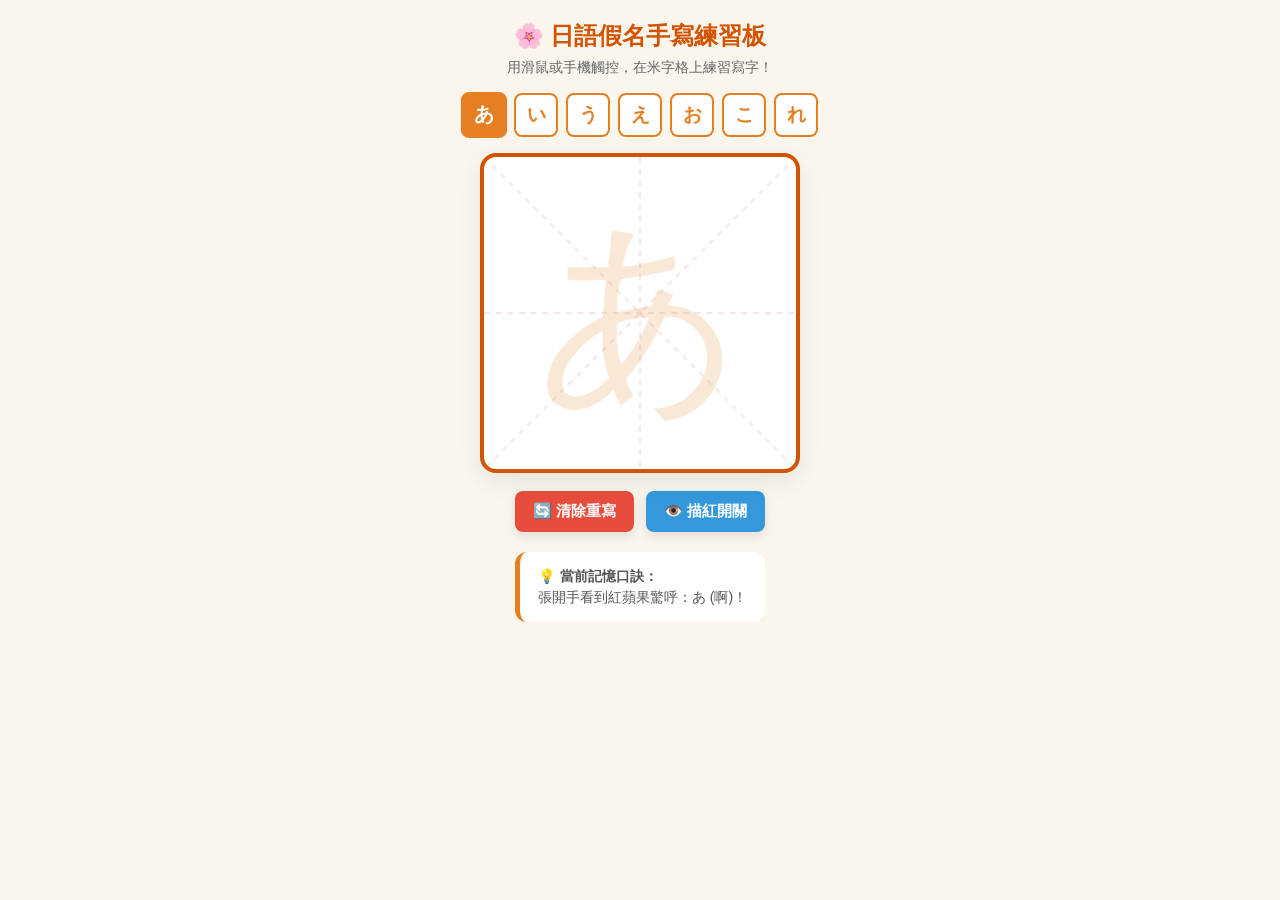
==== docs/handwriting.html @ 10933709 "日語學習道場：Discord bot 與 GitHub Pages 網頁版 - docs/：靜態網站（闖關、五十音、測驗、角色扮演、文法、跟讀、旅遊、動漫、童謡、新聞、學習計畫） - tools/ex" ====
<!DOCTYPE html>
<html lang="zh-TW">
<head>
  <meta charset="UTF-8">
  <meta name="viewport" content="width=device-width, initial-scale=1.0">
  <title>🌸 日語假名手寫練習板 (米字格描紅)</title>
  <style>
    * { box-sizing: border-box; margin: 0; padding: 0; }
    body {
      font-family: -apple-system, BlinkMacSystemFont, "Segoe UI", Roboto, "Hiragino Sans", sans-serif;
      background: #faf6ee;
      display: flex;
      flex-direction: column;
      align-items: center;
      min-height: 100vh;
      padding: 20px;
      color: #333;
    }
    h1 {
      font-size: 1.5rem;
      margin-bottom: 6px;
      color: #d35400;
    }
    p.sub {
      font-size: 0.9rem;
      color: #666;
      margin-bottom: 16px;
    }
    .char-picker {
      display: flex;
      gap: 8px;
      margin-bottom: 16px;
      flex-wrap: wrap;
      justify-content: center;
    }
    .char-btn {
      width: 44px;
      height: 44px;
      font-size: 1.2rem;
      border: 2px solid #e67e22;
      background: #fff;
      color: #e67e22;
      border-radius: 8px;
      cursor: pointer;
      font-weight: bold;
      transition: all 0.2s;
    }
    .char-btn.active, .char-btn:hover {
      background: #e67e22;
      color: #fff;
      transform: scale(1.05);
    }
    .board-container {
      position: relative;
      width: 320px;
      height: 320px;
      background: #fff;
      border-radius: 16px;
      box-shadow: 0 8px 24px rgba(0,0,0,0.08);
      border: 4px solid #d35400;
      overflow: hidden;
      touch-action: none;
    }
    canvas {
      position: absolute;
      top: 0;
      left: 0;
      width: 100%;
      height: 100%;
    }
    #gridCanvas { z-index: 1; pointer-events: none; }
    #drawCanvas { z-index: 2; cursor: crosshair; }
    .controls {
      display: flex;
      gap: 12px;
      margin-top: 18px;
    }
    .btn {
      padding: 10px 18px;
      font-size: 0.95rem;
      font-weight: bold;
      border: none;
      border-radius: 8px;
      cursor: pointer;
      display: flex;
      align-items: center;
      gap: 6px;
      box-shadow: 0 4px 12px rgba(0,0,0,0.1);
    }
    .btn-clear { background: #e74c3c; color: white; }
    .btn-guide { background: #3498db; color: white; }
    .btn-sound { background: #2ecc71; color: white; }
    .tip-box {
      margin-top: 20px;
      max-width: 340px;
      background: #fff;
      padding: 14px 18px;
      border-radius: 12px;
      border-left: 5px solid #e67e22;
      font-size: 0.88rem;
      line-height: 1.5;
      color: #555;
    }
  </style>
</head>
<body>

  <h1>🌸 日語假名手寫練習板</h1>
  <p class="sub">用滑鼠或手機觸控，在米字格上練習寫字！</p>

  <div class="char-picker" id="picker">
    <button class="char-btn active" data-char="あ" data-romaji="a" data-tip="張開手看到紅蘋果驚呼：あ (啊)！">あ</button>
    <button class="char-btn" data-char="い" data-romaji="i" data-tip="一長一短兩根竹子，微拉嘴角念 i。">い</button>
    <button class="char-btn" data-char="う" data-romaji="u" data-tip="上面一點，肚子微凸，嘴巴放鬆念 u。">う</button>
    <button class="char-btn" data-char="え" data-romaji="e" data-tip="像一個英文字母 Z 帶飄帶，念 e。">え</button>
    <button class="char-btn" data-char="お" data-romaji="o" data-tip="正襟危坐低頭鞠躬禮貌的人，念 o。">お</button>
    <button class="char-btn" data-char="こ" data-romaji="ko" data-tip="上下兩片漢堡麵包皮，念 ko。">こ</button>
    <button class="char-btn" data-char="れ" data-romaji="re" data-tip="昂首挺胸尾巴俏麗的白天鵝，念 re。">れ</button>
  </div>

  <div class="board-container">
    <canvas id="gridCanvas" width="320" height="320"></canvas>
    <canvas id="drawCanvas" width="320" height="320"></canvas>
  </div>

  <div class="controls">
    <button class="btn btn-clear" id="btnClear">🔄 清除重寫</button>
    <button class="btn btn-guide" id="btnGuide">👁️ 描紅開關</button>
  </div>

  <div class="tip-box" id="tipBox">
    <strong>💡 當前記憶口訣：</strong><br>
    張開手看到紅蘋果驚呼：あ (啊)！
  </div>

  <script>
    const drawCanvas = document.getElementById('drawCanvas');
    const gridCanvas = document.getElementById('gridCanvas');
    const dctx = drawCanvas.getContext('2d');
    const gctx = gridCanvas.getContext('2d');

    let showGuide = true;
    let currentChar = 'あ';
    let isDrawing = false;

    // 繪製米字格與背景描紅
    function drawBackground() {
      const w = gridCanvas.width;
      const h = gridCanvas.height;
      gctx.clearRect(0, 0, w, h);

      // 米字格虛線
      gctx.strokeStyle = '#f2dede';
      gctx.lineWidth = 1.5;
      gctx.setLineDash([6, 6]);

      // 十字線
      gctx.beginPath();
      gctx.moveTo(w / 2, 0); gctx.lineTo(w / 2, h);
      gctx.moveTo(0, h / 2); gctx.lineTo(w, h / 2);
      // 對角線
      gctx.moveTo(0, 0); gctx.lineTo(w, h);
      gctx.moveTo(w, 0); gctx.lineTo(0, h);
      gctx.stroke();
      gctx.setLineDash([]);

      // 虛線描紅文字
      if (showGuide) {
        gctx.font = '210px "Hiragino Sans", "Meiryo", "MS Gothic", sans-serif';
        gctx.fillStyle = 'rgba(230, 126, 34, 0.18)';
        gctx.textAlign = 'center';
        gctx.textBaseline = 'middle';
        gctx.fillText(currentChar, w / 2, h / 2 + 15);
      }
    }

    // 繪圖設定 (書法筆刷墨水效果)
    dctx.lineWidth = 14;
    dctx.lineCap = 'round';
    dctx.lineJoin = 'round';
    dctx.strokeStyle = '#2c3e50';

    function getPos(e) {
      const rect = drawCanvas.getBoundingClientRect();
      const clientX = e.touches ? e.touches[0].clientX : e.clientX;
      const clientY = e.touches ? e.touches[0].clientY : e.clientY;
      return {
        x: (clientX - rect.left) * (drawCanvas.width / rect.width),
        y: (clientY - rect.top) * (drawCanvas.height / rect.height)
      };
    }

    function startDraw(e) {
      isDrawing = true;
      const pos = getPos(e);
      dctx.beginPath();
      dctx.moveTo(pos.x, pos.y);
      e.preventDefault();
    }

    function moveDraw(e) {
      if (!isDrawing) return;
      const pos = getPos(e);
      dctx.lineTo(pos.x, pos.y);
      dctx.stroke();
      e.preventDefault();
    }

    function stopDraw() {
      isDrawing = false;
    }

    drawCanvas.addEventListener('mousedown', startDraw);
    drawCanvas.addEventListener('mousemove', moveDraw);
    window.addEventListener('mouseup', stopDraw);

    drawCanvas.addEventListener('touchstart', startDraw, { passive: false });
    drawCanvas.addEventListener('touchmove', moveDraw, { passive: false });
    window.addEventListener('touchend', stopDraw);

    // 清除畫布
    document.getElementById('btnClear').onclick = () => {
      dctx.clearRect(0, 0, drawCanvas.width, drawCanvas.height);
    };

    // 描紅開關
    document.getElementById('btnGuide').onclick = () => {
      showGuide = !showGuide;
      drawBackground();
    };

    // 切換假名
    const picker = document.getElementById('picker');
    const tipBox = document.getElementById('tipBox');
    picker.addEventListener('click', (e) => {
      if (e.target.classList.contains('char-btn')) {
        document.querySelectorAll('.char-btn').forEach(b => b.classList.remove('active'));
        e.target.classList.add('active');
        currentChar = e.target.dataset.char;
        tipBox.innerHTML = `<strong>💡 當前記憶口訣（${currentChar}）：</strong><br>${e.target.dataset.tip}`;
        dctx.clearRect(0, 0, drawCanvas.width, drawCanvas.height);
        drawBackground();
      }
    });

    drawBackground();
  </script>
</body>
</html>
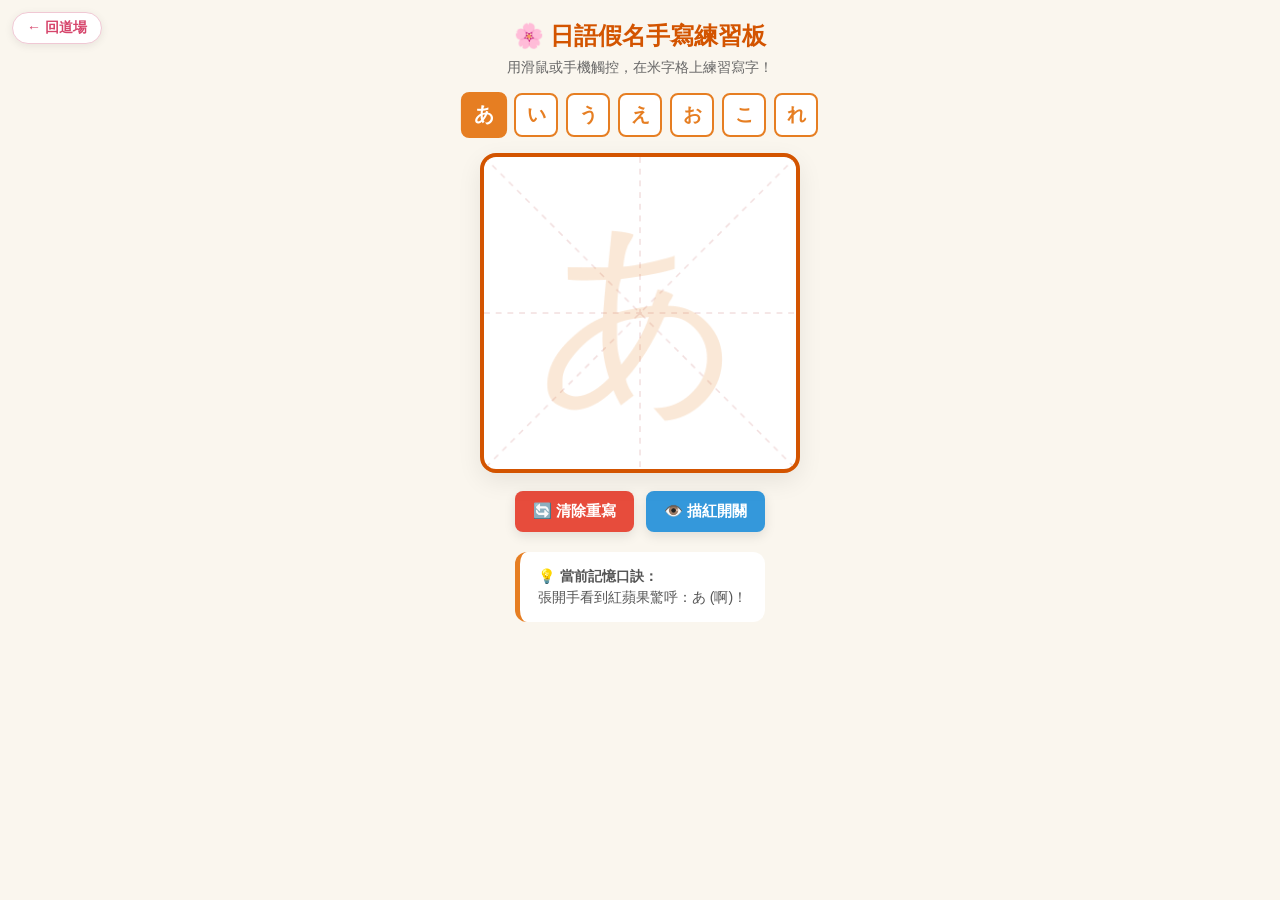
==== commit a70470df: "網站自檢修正：卡住、重複觸發與寫死的資料 - 換頁時清除計時器與鍵盤監聽（單字卡重複評分、舊頁面計時器報錯） - 連點防護：消除遊戲、角色扮演不會重複觸發 - 闖關答錯可再試一次；未知網址參數不再白頁" ====
--- a/docs/handwriting.html
+++ b/docs/handwriting.html
@@ -104,6 +104,7 @@
   </style>
 </head>
 <body>
+  <a href="./#/kana" style="position:fixed;top:12px;left:12px;z-index:99;background:#fff;color:#d6456b;border:1px solid #f0c8d4;border-radius:999px;padding:6px 14px;font:600 14px sans-serif;text-decoration:none;box-shadow:0 2px 8px rgba(0,0,0,.08)">← 回道場</a>
 
   <h1>🌸 日語假名手寫練習板</h1>
   <p class="sub">用滑鼠或手機觸控，在米字格上練習寫字！</p>
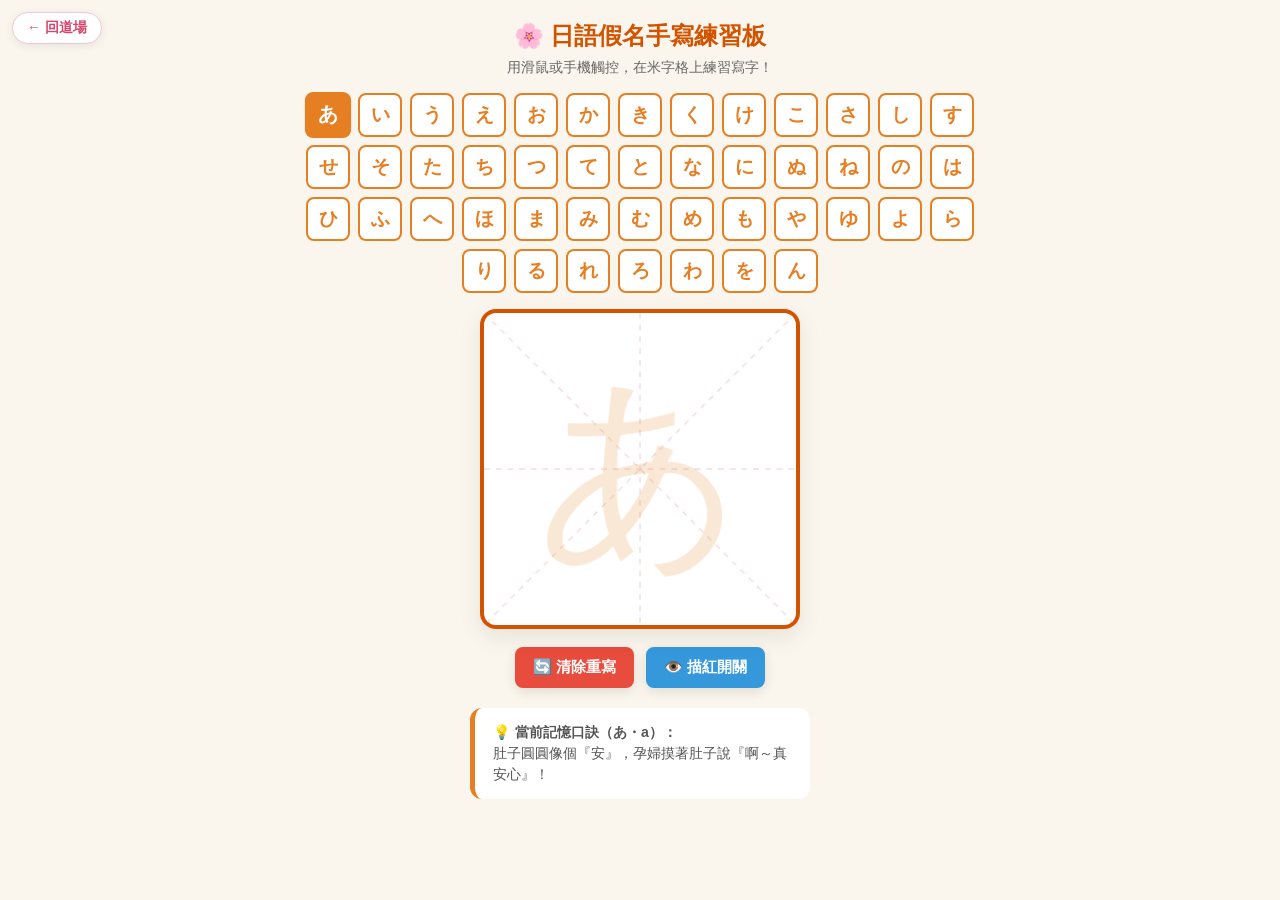
==== commit ea77f0c2: "網站深度複檢：進度資料容錯、內容移到資料檔、匯出驗證 - normalizeP：壞掉或舊版的進度、匯入的備份碼一律清理，不再白頁；   修正匯入資料可插入 HTML 的問題 - 網址解碼錯誤、未知分頁" ====
--- a/docs/handwriting.html
+++ b/docs/handwriting.html
@@ -29,7 +29,8 @@
     .char-picker {
       display: flex;
       gap: 8px;
-      margin-bottom: 16px;
+      max-width: 680px;
+      margin: 0 auto 16px;
       flex-wrap: wrap;
       justify-content: center;
     }
@@ -109,15 +110,7 @@
   <h1>🌸 日語假名手寫練習板</h1>
   <p class="sub">用滑鼠或手機觸控，在米字格上練習寫字！</p>
 
-  <div class="char-picker" id="picker">
-    <button class="char-btn active" data-char="あ" data-romaji="a" data-tip="張開手看到紅蘋果驚呼：あ (啊)！">あ</button>
-    <button class="char-btn" data-char="い" data-romaji="i" data-tip="一長一短兩根竹子，微拉嘴角念 i。">い</button>
-    <button class="char-btn" data-char="う" data-romaji="u" data-tip="上面一點，肚子微凸，嘴巴放鬆念 u。">う</button>
-    <button class="char-btn" data-char="え" data-romaji="e" data-tip="像一個英文字母 Z 帶飄帶，念 e。">え</button>
-    <button class="char-btn" data-char="お" data-romaji="o" data-tip="正襟危坐低頭鞠躬禮貌的人，念 o。">お</button>
-    <button class="char-btn" data-char="こ" data-romaji="ko" data-tip="上下兩片漢堡麵包皮，念 ko。">こ</button>
-    <button class="char-btn" data-char="れ" data-romaji="re" data-tip="昂首挺胸尾巴俏麗的白天鵝，念 re。">れ</button>
-  </div>
+  <div class="char-picker" id="picker"></div>
 
   <div class="board-container">
     <canvas id="gridCanvas" width="320" height="320"></canvas>
@@ -129,19 +122,19 @@
     <button class="btn btn-guide" id="btnGuide">👁️ 描紅開關</button>
   </div>
 
-  <div class="tip-box" id="tipBox">
-    <strong>💡 當前記憶口訣：</strong><br>
-    張開手看到紅蘋果驚呼：あ (啊)！
-  </div>
-
+  <div class="tip-box" id="tipBox"></div>
+
+  <script src="data.js"></script>
   <script>
+    // 假名與記憶口訣跟主站共用 data.js（由 data/kana_data.py 產生），不在這裡另存一份
+    const KANA_CARDS = window.JP_DATA.kanaCards;
     const drawCanvas = document.getElementById('drawCanvas');
     const gridCanvas = document.getElementById('gridCanvas');
     const dctx = drawCanvas.getContext('2d');
     const gctx = gridCanvas.getContext('2d');
 
     let showGuide = true;
-    let currentChar = 'あ';
+    let currentChar = KANA_CARDS[0].hira;
     let isDrawing = false;
 
     // 繪製米字格與背景描紅
@@ -233,12 +226,28 @@
     // 切換假名
     const picker = document.getElementById('picker');
     const tipBox = document.getElementById('tipBox');
+    function showTip(card) {
+      tipBox.replaceChildren();
+      const head = document.createElement('strong');
+      head.textContent = `💡 當前記憶口訣（${card.hira}・${card.romaji}）：`;
+      tipBox.append(head, document.createElement('br'), card.mnemonic);
+    }
+    KANA_CARDS.forEach((card, i) => {
+      const b = document.createElement('button');
+      b.className = 'char-btn' + (i === 0 ? ' active' : '');
+      b.textContent = card.hira;
+      b.dataset.i = i;
+      b.title = card.romaji;
+      picker.appendChild(b);
+    });
+    showTip(KANA_CARDS[0]);
     picker.addEventListener('click', (e) => {
       if (e.target.classList.contains('char-btn')) {
         document.querySelectorAll('.char-btn').forEach(b => b.classList.remove('active'));
         e.target.classList.add('active');
-        currentChar = e.target.dataset.char;
-        tipBox.innerHTML = `<strong>💡 當前記憶口訣（${currentChar}）：</strong><br>${e.target.dataset.tip}`;
+        const card = KANA_CARDS[Number(e.target.dataset.i)];
+        currentChar = card.hira;
+        showTip(card);
         dctx.clearRect(0, 0, drawCanvas.width, drawCanvas.height);
         drawBackground();
       }
